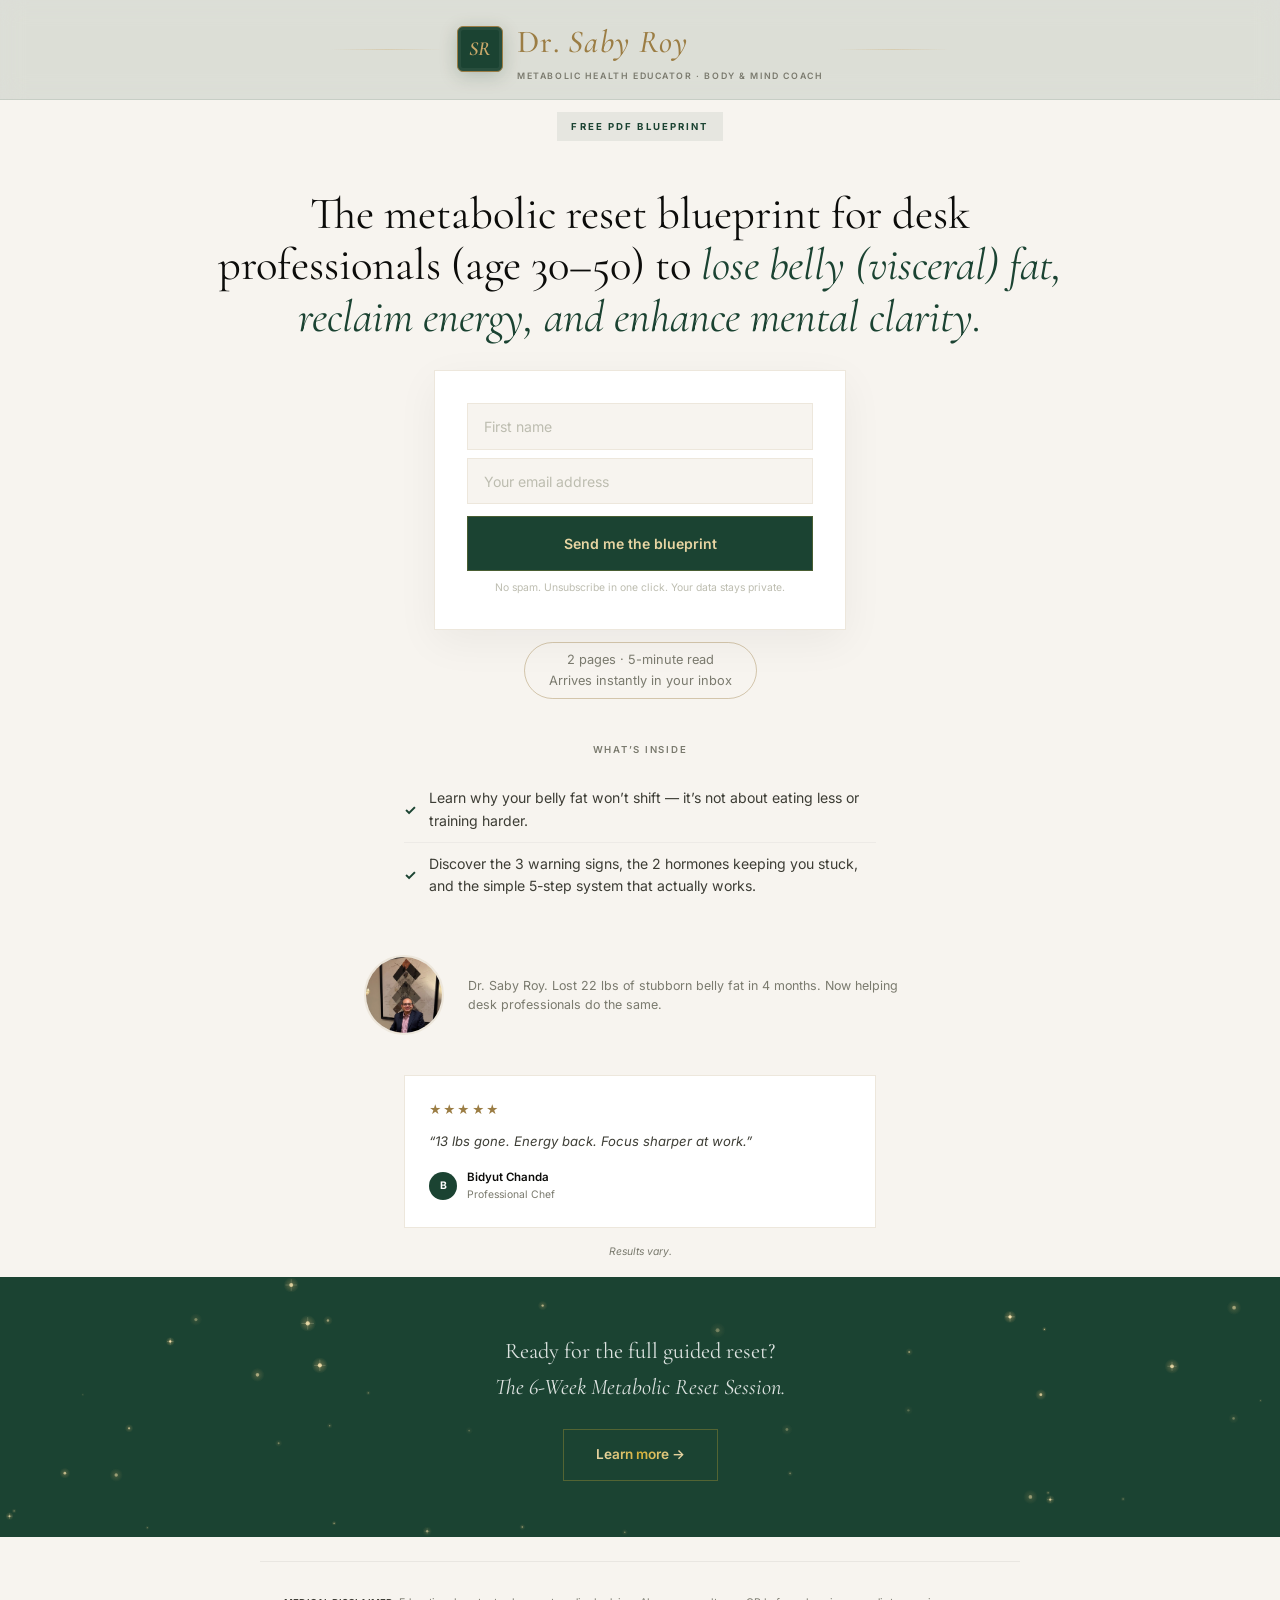
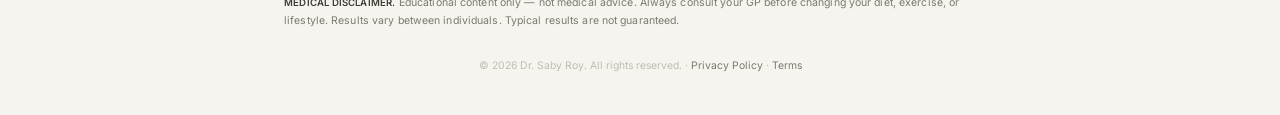
==== free.html @ b81c0d16 "Deploy to Cloudflare Pages: full site refresh - Add Cloudflare Pages Functions (functions/api/subscr" ====
<!DOCTYPE html>
<html lang="en">
<head>
  <meta charset="UTF-8"/>
  <meta name="viewport" content="width=device-width, initial-scale=1.0"/>
  <title>Free Guide — The Visceral Fat Truth | Dr. Saby Roy</title>
  <meta name="description" content="Download The Visceral Fat Truth — a free PDF guide revealing what your doctor isn't telling you about the hidden fat that's quietly raising your risk."/>
  <link rel="preconnect" href="https://fonts.googleapis.com"/>
  <link rel="preconnect" href="https://fonts.gstatic.com" crossorigin/>
  <link href="https://fonts.googleapis.com/css2?family=Cormorant+Garamond:ital,wght@0,300;0,400;0,500;0,600;1,300;1,400&family=Inter:wght@300;400;500;600;700&display=swap" rel="stylesheet"/>
  <style>
    /*
      VARIATION 5: SOCIAL PROOF HEAVY + AUTHORITY
      ────────────────────────────────────────────
      Strategy: Leads with credentials and social proof BEFORE the offer.
      Multiple testimonials + authority signals surround the form.
      Loss aversion: "others already have this — you don't."
      Best for: skeptical audiences, referral traffic, podcast listeners.
    */
    *, *::before, *::after { margin: 0; padding: 0; box-sizing: border-box; }
    :root {
      --cream:#F7F4EF;--cream-2:#EDE7DC;--ink:#0C0C0A;--ink-70:#3D3D35;--ink-45:#7A7A6E;--ink-20:#BDBDB0;
      --forest:#1B4332;--forest-mid:#2D6A4F;--gold:#9B7D44;--gold-lite:#C9A86A;--white:#FFFFFF;
      --display:'Cormorant Garamond',Georgia,serif;--body:'Inter',-apple-system,sans-serif;
    }
    html { scroll-behavior: smooth; }
    body { font-family: var(--body); background: var(--cream); color: var(--ink); line-height: 1.6; -webkit-font-smoothing: antialiased; }

    /* ── PREMIUM TOPBAR ── */
    .topbar {
      position: sticky; top: 0; z-index: 50;
      padding: 1rem 2rem;
      display: flex; align-items: center; justify-content: center;
      gap: 0.9rem;
      background: rgba(27,67,50,0.12);
      -webkit-backdrop-filter: saturate(140%) blur(12px);
      backdrop-filter: saturate(140%) blur(12px);
      border-bottom: 1px solid rgba(27,67,50,0.1);
      opacity: 0;
      animation: tb-fade 0.9s 0.15s cubic-bezier(0.22,1,0.36,1) forwards;
    }
    .topbar::before, .topbar::after {
      content: ''; flex: 1; max-width: 110px; height: 1px;
      background: linear-gradient(90deg, transparent, rgba(201,168,106,0.35), transparent);
      transform: scaleX(0); transform-origin: center;
      animation: tb-line 1.1s 0.55s cubic-bezier(0.22,1,0.36,1) forwards;
    }
    .topbar-logo {
      width: 46px; height: 46px; border-radius: 6px;
      background: var(--forest);
      color: var(--gold-lite);
      display: flex; align-items: center; justify-content: center;
      font-family: var(--display); font-size: 1.25rem; font-weight: 600;
      font-style: italic; letter-spacing: 0.02em;
      border: 1.5px solid var(--gold);
      box-shadow: 0 4px 18px rgba(27,67,50,0.22), inset 0 0 0 3px rgba(247,244,239,0.06);
      text-decoration: none;
      transform: scale(0.6) rotate(-12deg); opacity: 0;
      animation: tb-pop 0.85s 0.35s cubic-bezier(0.34,1.56,0.64,1) forwards;
      transition: transform 0.35s ease, box-shadow 0.35s ease;
    }
    .topbar-logo:hover { transform: translateY(-2px) scale(1.04); box-shadow: 0 8px 26px rgba(27,67,50,0.32); }
    .topbar-name {
      font-family: var(--display); font-size: clamp(1.6rem, 2.6vw, 2rem); font-weight: 500;
      letter-spacing: 0.04em; color: var(--gold);
      text-decoration: none; white-space: nowrap;
      opacity: 0; transform: translateY(8px);
      animation: tb-rise 0.9s 0.5s cubic-bezier(0.22,1,0.36,1) forwards;
    }
    .topbar-name span { color: var(--gold); font-style: italic; }
    .topbar-text { display: flex; flex-direction: column; align-items: flex-start; gap: 0.1rem; }
    .topbar-cred { font-size: 0.55rem; font-weight: 600; letter-spacing: 0.18em; text-transform: uppercase; color: var(--ink-45); margin: 0; opacity: 0; animation: tb-rise 0.9s 0.65s cubic-bezier(0.22,1,0.36,1) forwards; }
    @keyframes tb-fade { to { opacity: 1; } }
    @keyframes tb-line { to { transform: scaleX(1); } }
    @keyframes tb-pop  { to { transform: scale(1) rotate(0); opacity: 1; } }
    @keyframes tb-rise { to { opacity: 1; transform: translateY(0); } }
    @media (max-width: 640px) {
      .topbar { padding: 0.85rem 1.1rem; gap: 0.75rem; }
      .topbar::before, .topbar::after { max-width: 40px; }
      .topbar-logo { width: 40px; height: 40px; font-size: 1.05rem; }
      .topbar-name { font-size: 1.35rem; letter-spacing: 0.03em; }
    }

    /* ── AUTHORITY STRIP: Credentials upfront ── */
    .authority {
      background: var(--forest);
      padding: 0.7rem 1.5rem;
      text-align: center;
      font-size: 0.6rem; font-weight: 600;
      letter-spacing: 0.2em; text-transform: uppercase;
      color: rgba(255,255,255,0.7);
    }

    /* ── HERO: Two-column with mockup image ── */
    .hero-wrap {
      position: relative;
      overflow: hidden;
    }
    .hero-video {
      position: absolute; inset: 0;
      width: 100%; height: 100%;
      object-fit: cover;
      opacity: 0.2;
      pointer-events: none;
      z-index: 0;
    }
    .hero-wrap .topbar { position: relative; z-index: 2; }
    .hero {
      max-width: 900px; margin: 0 auto;
      padding: 1.5rem 1.5rem 0;
      display: block;
      text-align: center;
      position: relative; z-index: 1;
    }
    .hero-copy {
      max-width: 900px; margin: 0 auto;
    }
    /* hero-copy styled above */
    .hero-mockup {
      width: 220px; flex-shrink: 0;
    }
    .hero-mockup img {
      width: 100%; height: auto;
      filter: drop-shadow(0 20px 40px rgba(0,0,0,0.12));
    }
    .badge {
      display: inline-block; font-size: 0.6rem; font-weight: 700;
      letter-spacing: 0.22em; text-transform: uppercase;
      color: var(--forest); background: rgba(27,67,50,0.08);
      padding: 0.4rem 0.9rem; margin-bottom: 0.75rem;
    }
    .hero h1 {
      font-family: var(--display);
      font-size: clamp(2rem, 5vw, 2.8rem);
      font-weight: 400; line-height: 1.15;
      margin-bottom: 0.5rem;
    }
    .hero h1 em { font-style: italic; color: var(--forest); }
    .hero-sub { font-size: 1rem; color: var(--ink-70); line-height: 1.7; margin-bottom: 1rem; }

    /* ── AUTHOR SECTION ── */
    .author {
      max-width: 600px; margin: 0 auto;
      padding: 1.5rem 1.5rem 1.5rem;
      display: flex; align-items: center; gap: 1.5rem;
    }
    .author-photo {
      width: 80px; height: 80px; border-radius: 50%;
      object-fit: cover; flex-shrink: 0;
      border: 2px solid var(--cream-2);
    }
    .author-info {}
    .author-name { font-size: 0.85rem; font-weight: 600; color: var(--ink); margin-bottom: 0.15rem; }
    .author-bio { font-size: 0.78rem; color: var(--ink-45); line-height: 1.55; }

    /* ── PROGRAMME CTA with video background ── */
    .programme-cta { position: relative; overflow: hidden; }
    .programme-cta video {
      position: absolute; inset: 0;
      width: 100%; height: 100%;
      object-fit: cover; opacity: 0.2;
    }
    .programme-cta > *:not(video) { position: relative; z-index: 1; }

    /* ── SOCIAL PROOF GRID: 3 testimonials side by side ── */
    .proof-grid {
      max-width: 900px; margin: 0 auto;
      padding: 1rem 1.5rem 1.5rem;
      display: grid;
      grid-template-columns: repeat(3, 1fr);
      gap: 1rem;
    }
    .proof-card {
      background: var(--white);
      border: 1px solid var(--cream-2);
      padding: 1.5rem;
      text-align: left;
    }
    .proof-stars {
      color: var(--gold); font-size: 0.75rem;
      margin-bottom: 0.75rem; letter-spacing: 0.1em;
    }
    .proof-quote {
      font-size: 0.82rem; color: var(--ink-70);
      line-height: 1.6; margin-bottom: 1rem;
      font-style: italic;
    }
    .proof-meta { display: flex; align-items: center; gap: 0.6rem; }
    .proof-init {
      width: 28px; height: 28px; border-radius: 50%;
      background: var(--forest); color: var(--white);
      font-size: 0.65rem; font-weight: 700;
      display: flex; align-items: center; justify-content: center;
    }
    .proof-name { font-size: 0.72rem; font-weight: 600; color: var(--ink); }
    .proof-role { font-size: 0.65rem; color: var(--ink-45); }

    /* ── FORM: Sandwiched between proof (anxiety reduction) ── */
    .form-section {
      max-width: 460px; margin: 0 auto;
      padding: 1.2rem 1.5rem 1.2rem; text-align: center;
    }
    .form-heading {
      font-family: var(--display); font-size: 1.5rem; font-weight: 400;
      color: var(--ink); margin-bottom: 0.5rem;
      border-left: 3px solid rgba(155,125,68,0.35);
      border-right: 3px solid rgba(155,125,68,0.35);
      padding: 0.6rem 1.2rem;
      background: rgba(155,125,68,0.04);
      display: inline-block;
    }
    .form-sub { font-size: 0.8rem; color: var(--ink-45); margin-top: 0.75rem; margin-bottom: 0; border: 1px solid rgba(155,125,68,0.4); border-radius: 50px; padding: 0.45rem 1.5rem; display: inline-block; }
    .form-card {
      background: var(--white); border: 1px solid var(--cream-2);
      padding: 2rem; box-shadow: 0 12px 40px rgba(0,0,0,0.05);
    }
    .form-group { display: flex; flex-direction: column; gap: 0.55rem; }
    .form-input {
      font-family: var(--body); font-size: 0.88rem; color: var(--ink);
      background: var(--cream); border: 1px solid var(--cream-2);
      padding: 0.85rem 1rem; width: 100%; transition: border-color 0.2s;
    }
    .form-input:focus { outline: none; border-color: var(--forest); }
    .form-input::placeholder { color: var(--ink-20); }
    .form-btn {
      font-family: var(--body); font-size: 0.88rem; font-weight: 600;
      color: #E8D5A3; background: var(--forest);
      border: 1.5px solid rgba(212,175,55,0.25); padding: 1.1rem; width: 100%; cursor: pointer;
      margin-top: 0.2rem; transition: background 0.25s, transform 0.2s, border-color 0.2s;
      color: #E8D5A3;
    }
    .form-btn:hover { background: var(--forest-mid); transform: translateY(-1px); border-color: rgba(212,175,55,0.4); }
    .form-note { font-size: 0.65rem; color: var(--ink-20); margin-top: 0.6rem; }

    /* ── WHAT'S INSIDE (below form for scrollers) ── */
    .inside {
      max-width: 520px; margin: 0 auto;
      padding: 1.5rem 1.5rem 1.5rem;
    }
    .inside-label {
      font-size: 0.6rem; font-weight: 600; letter-spacing: 0.18em;
      text-transform: uppercase; color: var(--ink-45);
      margin-bottom: 1.25rem; text-align: center;
    }
    .inside-item {
      display: flex; align-items: center; gap: 0.8rem;
      padding: 0.6rem 0; font-size: 0.88rem; color: var(--ink-70);
      border-bottom: 1px solid rgba(0,0,0,0.04);
    }
    .inside-item:last-child { border-bottom: none; }
    .inside-item::before {
      content: '\2713'; color: var(--forest); font-weight: 700; flex-shrink: 0;
    }

    /* ── CREDIBILITY BAR ── */
    .cred-bar {
      display: flex; justify-content: center; gap: 3rem;
      padding: 2rem 1.5rem; text-align: center;
      border-top: 1px solid rgba(0,0,0,0.05);
      border-bottom: 1px solid rgba(0,0,0,0.05);
    }
    .cred-item strong { display: block; font-size: 1.5rem; color: var(--forest); font-weight: 600; }
    .cred-item span { font-size: 0.65rem; color: var(--ink-45); text-transform: uppercase; letter-spacing: 0.1em; }

    .programme-cta { background: var(--forest); padding: 3.5rem 1.5rem; text-align: center; }
    .programme-cta p { font-family: var(--display); font-size: 1.4rem; color: rgba(255,255,255,0.85); margin-bottom: 1.5rem; }
    .programme-cta a { display: inline-block; font-size: 0.85rem; font-weight: 600; color: #E8D5A3; background: var(--forest); border: 1.5px solid rgba(212,175,55,0.3); padding: 0.9rem 2rem; text-decoration: none; -webkit-background-clip: text; background-clip: text; -webkit-text-fill-color: transparent;
      background-image: linear-gradient(90deg, #C9A86A, #E8D5A3, #D4AF37, #E8D5A3, #C9A86A); }

    .foot { padding: 1.25rem 1.5rem 2.5rem; text-align: center; font-size: 0.65rem; color: var(--ink-20); }
    .foot a { color: var(--ink-45); text-decoration: none; }
    .disclaimer {
      max-width: 760px; margin: 0 auto;
      padding: 2rem 1.5rem 0.5rem;
      border-top: 1px solid rgba(0,0,0,0.06);
      margin-top: 1.5rem;
    }
    .disclaimer p {
      font-size: 0.66rem; line-height: 1.7;
      color: var(--ink-45); text-align: left;
      letter-spacing: 0.01em;
    }
    .disclaimer strong { color: var(--ink-70); font-weight: 600; letter-spacing: 0.02em; text-transform: uppercase; font-size: 0.6rem; }

    .toast { position: fixed; bottom: 2rem; left: 50%; transform: translateX(-50%) translateY(80px); background: var(--ink); color: var(--white); padding: 0.9rem 1.75rem; font-size: 0.85rem; display: flex; align-items: center; gap: 0.75rem; z-index: 3000; pointer-events: none; opacity: 0; transition: transform 0.5s cubic-bezier(0.34,1.56,0.64,1), opacity 0.4s; }
    .toast.show { transform: translateX(-50%) translateY(0); opacity: 1; pointer-events: auto; }
    .toast-dot { width: 6px; height: 6px; border-radius: 50%; background: #52B788; }

    /* ── EMOTIONAL HOOK ── */
    .hook { max-width: 680px; margin: 0 auto; padding: 1rem 1.5rem 2.5rem; }
    .hook p { font-family: var(--display); font-size: clamp(1.1rem, 1.8vw, 1.3rem); line-height: 1.55; color: var(--ink-70); margin-bottom: 1rem; font-style: italic; }
    .hook p:last-child { color: var(--ink); font-style: normal; font-weight: 500; }

    /* ── 3 MYTHS ── */
    .myths { max-width: 820px; margin: 0 auto; padding: 3rem 1.5rem; }
    .myths-title { font-family: var(--display); font-size: clamp(1.6rem, 3vw, 2.1rem); font-weight: 400; color: var(--ink); text-align: center; margin-bottom: 2rem; line-height: 1.25; }
    .myth-card { background: var(--white); border-left: 3px solid var(--gold); padding: 1.4rem 1.6rem; margin-bottom: 1rem; }
    .myth-label { font-size: 0.62rem; font-weight: 700; letter-spacing: 0.18em; text-transform: uppercase; color: var(--gold); margin-bottom: 0.4rem; }
    .myth-headline { font-family: var(--display); font-size: 1.2rem; font-weight: 500; color: var(--ink); margin-bottom: 0.55rem; font-style: italic; }
    .myth-body { font-size: 0.88rem; line-height: 1.65; color: var(--ink-70); }

    /* ── WHO THIS IS FOR ── */
    .qualifier { max-width: 820px; margin: 0 auto; padding: 2rem 1.5rem 3rem; display: grid; grid-template-columns: 1fr 1fr; gap: 1.5rem; }
    .q-col { background: var(--white); border: 1px solid var(--cream-2); padding: 1.5rem 1.6rem; }
    .q-col h3 { font-family: var(--display); font-size: 1.15rem; font-weight: 500; color: var(--forest); margin-bottom: 0.9rem; font-style: italic; }
    .q-col.not h3 { color: var(--ink-45); }
    .q-col ul { list-style: none; }
    .q-col li { font-size: 0.85rem; line-height: 1.55; color: var(--ink-70); padding: 0.4rem 0 0.4rem 1.2rem; position: relative; }
    .q-col.yes li::before { content: '\2713'; color: var(--forest); font-weight: 700; position: absolute; left: 0; }
    .q-col.not li::before { content: '\2715'; color: var(--ink-20); font-weight: 700; position: absolute; left: 0; }

    /* ── ORIGIN STORY ── */
    .origin { max-width: 680px; margin: 0 auto; padding: 3rem 1.5rem; text-align: left; }
    .origin-label { font-size: 0.6rem; font-weight: 700; letter-spacing: 0.2em; text-transform: uppercase; color: var(--gold); margin-bottom: 0.8rem; }
    .origin h2 { font-family: var(--display); font-size: clamp(1.5rem, 2.6vw, 1.9rem); font-weight: 400; color: var(--ink); margin-bottom: 1.3rem; font-style: italic; }
    .origin p { font-size: 0.92rem; line-height: 1.75; color: var(--ink-70); margin-bottom: 1rem; }

    /* ── PROOF DISCLAIMER ── */
    .proof-note { max-width: 900px; margin: -0.5rem auto 1rem; padding: 0 1.5rem; font-size: 0.65rem; color: var(--ink-45); text-align: center; font-style: italic; }

    @media (max-width: 768px) {
      .hero { grid-template-columns: 1fr; text-align: center; }
      .hero-copy { text-align: center; }
      .hero-mockup { width: 180px; margin: 0 auto; }
      .proof-grid { grid-template-columns: 1fr; }
      .cred-bar { flex-direction: column; gap: 1.5rem; }
      .author { flex-direction: column; text-align: center; }
      .qualifier { grid-template-columns: 1fr; }
    }
  </style>
</head>
<body>

  <div class="hero-wrap">
    <video class="hero-video" autoplay muted loop playsinline preload="metadata">
      <source src="/assets/sunrise-bg.mp4" type="video/mp4"/>
    </video>
    <header class="topbar">
      <a href="/" class="topbar-logo" aria-label="Dr. Saby Roy">SR</a>
      <div class="topbar-text">
        <a href="/" class="topbar-name">Dr. <span>Saby Roy</span></a>
        <p class="topbar-cred">Metabolic Health Educator &middot; Body &amp; Mind Coach</p>
      </div>
    </header>

    <div style="text-align:center; padding:0.75rem 0;">
      <div class="badge">Free PDF Blueprint</div>
    </div>

    <section class="hero">
      <div class="hero-copy">
      <h1>The metabolic reset blueprint for desk professionals (age 30&ndash;50) to <em>lose belly (visceral) fat, reclaim energy, and enhance mental clarity.</em></h1>
      </div>
    </section>
  </div>

  <!-- Form: first action point, easy mobile tap -->
  <div class="form-section">
    <div class="form-card">
      <form id="optinForm" novalidate>
        <div class="form-group">
          <input type="text" class="form-input" id="firstName" placeholder="First name"/>
          <input type="email" class="form-input" id="emailInput" placeholder="Your email address" required/>
          <button type="submit" class="form-btn" id="submitBtn">Send me the blueprint</button>
        </div>
      </form>
      <p class="form-note">No spam. Unsubscribe in one click. Your data stays private.</p>
    </div>
    <p class="form-sub">2 pages &middot; 5-minute read<br>Arrives instantly in your inbox</p>
  </div>

  <!-- What's inside -->
  <div class="inside">
    <p class="inside-label">What&rsquo;s inside</p>
    <div class="inside-item">Learn why your belly fat won&rsquo;t shift &mdash; it&rsquo;s not about eating less or training harder.</div>
    <div class="inside-item">Discover the 3 warning signs, the 2 hormones keeping you stuck, and the simple 5-step system that actually works.</div>
  </div>

  <!-- Author one-liner -->
  <div class="author" style="justify-content:center;">
    <img class="author-photo" src="/assets/headshot.jpg" alt="Dr. Saby Roy"/>
    <div class="author-info">
      <p class="author-bio">Dr. Saby Roy. Lost 22 lbs of stubborn belly fat in 4 months. Now helping desk professionals do the same.</p>
    </div>
  </div>

  <!-- Real testimonial -->
  <div class="proof-grid" style="grid-template-columns:1fr;max-width:520px;">
    <div class="proof-card">
      <div class="proof-stars">&#9733;&#9733;&#9733;&#9733;&#9733;</div>
      <p class="proof-quote">&ldquo;13 lbs gone. Energy back. Focus sharper at work.&rdquo;</p>
      <div class="proof-meta">
        <div class="proof-init">B</div>
        <div><p class="proof-name">Bidyut Chanda</p><p class="proof-role">Professional Chef</p></div>
      </div>
    </div>
  </div>
  <p class="proof-note"><em>Results vary.</em></p>

  <!-- Bridge to paid programme -->
  <section class="programme-cta">
    <canvas id="goldDust" style="position:absolute;inset:0;width:100%;height:100%;z-index:0;pointer-events:none;"></canvas>
    <p>Ready for the full guided reset?<br><em>The 6-Week Metabolic Reset Session.</em></p>
    <a href="/reset">Learn more &rarr;</a>
  </section>
  <script>
  function initGoldSparkle(canvasId) {
    const canvas = document.getElementById(canvasId);
    if (!canvas) return;
    const ctx = canvas.getContext('2d');
    let particles = [];
    const COUNT = 40;

    function resize() {
      const rect = canvas.parentElement.getBoundingClientRect();
      canvas.width = rect.width * devicePixelRatio;
      canvas.height = rect.height * devicePixelRatio;
      canvas.style.width = rect.width + 'px';
      canvas.style.height = rect.height + 'px';
      ctx.setTransform(devicePixelRatio, 0, 0, devicePixelRatio, 0, 0);
    }

    function init() {
      resize();
      const rect = canvas.parentElement.getBoundingClientRect();
      particles = [];
      for (let i = 0; i < COUNT; i++) {
        particles.push({
          x: Math.random() * rect.width,
          y: Math.random() * rect.height,
          r: Math.random() * 1.8 + 0.4,
          vx: (Math.random() - 0.5) * 0.35,
          vy: (Math.random() - 0.5) * 0.25,
          alpha: Math.random() * 0.5 + 0.4,
          pulse: Math.random() * Math.PI * 2,
          speed: 0.02 + Math.random() * 0.03
        });
      }
    }

    function draw() {
      const rect = canvas.parentElement.getBoundingClientRect();
      ctx.clearRect(0, 0, rect.width, rect.height);
      particles.forEach(p => {
        p.x += p.vx;
        p.y += p.vy;
        p.pulse += p.speed;
        const sparkle = 0.4 + 0.6 * Math.pow(Math.sin(p.pulse), 2);
        const a = p.alpha * sparkle;
        if (p.x < -5) p.x = rect.width + 5;
        if (p.x > rect.width + 5) p.x = -5;
        if (p.y < -5) p.y = rect.height + 5;
        if (p.y > rect.height + 5) p.y = -5;
        /* glow */
        const glow = ctx.createRadialGradient(p.x, p.y, 0, p.x, p.y, p.r * 4);
        glow.addColorStop(0, 'rgba(220,190,130,' + (a * 0.9) + ')');
        glow.addColorStop(0.3, 'rgba(201,168,106,' + (a * 0.4) + ')');
        glow.addColorStop(1, 'rgba(201,168,106,0)');
        ctx.beginPath();
        ctx.arc(p.x, p.y, p.r * 4, 0, Math.PI * 2);
        ctx.fillStyle = glow;
        ctx.fill();
        /* bright core */
        ctx.beginPath();
        ctx.arc(p.x, p.y, p.r, 0, Math.PI * 2);
        ctx.fillStyle = 'rgba(255,235,180,' + a + ')';
        ctx.fill();
        /* star cross */
        if (p.r > 1 && sparkle > 0.8) {
          ctx.strokeStyle = 'rgba(255,240,200,' + (a * 0.5) + ')';
          ctx.lineWidth = 0.5;
          const len = p.r * 3 * sparkle;
          ctx.beginPath();
          ctx.moveTo(p.x - len, p.y); ctx.lineTo(p.x + len, p.y);
          ctx.moveTo(p.x, p.y - len); ctx.lineTo(p.x, p.y + len);
          ctx.stroke();
        }
      });
      requestAnimationFrame(draw);
    }

    init();
    draw();
    window.addEventListener('resize', resize);
  }
  initGoldSparkle('goldDust');
  </script>

  <div class="disclaimer">
    <p><strong>Medical disclaimer.</strong> Educational content only &mdash; not medical advice. Always consult your GP before changing your diet, exercise, or lifestyle. Results vary between individuals. Typical results are not guaranteed.</p>
  </div>
  <footer class="foot">&copy; <span id="footYear"></span> Dr. Saby Roy. All rights reserved. &middot; <a href="/privacy">Privacy Policy</a> &middot; <a href="/terms">Terms</a></footer>
  <div class="toast" id="toast"><div class="toast-dot"></div><span id="toastMsg"></span></div>

  <script>
    document.getElementById('footYear').textContent = new Date().getFullYear();
    function showToast(msg, type) { const t = document.getElementById('toast'), m = document.getElementById('toastMsg'); m.textContent = msg; t.className = 'toast show' + (type === 'error' ? ' error' : ''); clearTimeout(t._timer); t._timer = setTimeout(() => { t.className = 'toast'; }, 4500); }
    function saveEmailLocally(email, name, source) { const list = JSON.parse(localStorage.getItem('sr_subs') || '[]'); if (!list.find(s => s.email === email)) { list.push({ email, name, source, date: new Date().toISOString() }); localStorage.setItem('sr_subs', JSON.stringify(list)); } }
    async function subscribeEmail({ email, firstName = '', source = 'free-v5-proof' }) { try { const res = await fetch('/api/subscribe', { method: 'POST', headers: { 'Content-Type': 'application/json' }, body: JSON.stringify({ email, first_name: firstName, source }) }); if (!res.ok) { saveEmailLocally(email, firstName, source); return { ok: false, msg: 'Something went wrong.' }; } saveEmailLocally(email, firstName, source); return { ok: true }; } catch (e) { saveEmailLocally(email, firstName, source); return { ok: true }; } }
    document.getElementById('optinForm').addEventListener('submit', async (e) => { e.preventDefault(); const emailEl = document.getElementById('emailInput'), nameEl = document.getElementById('firstName'), btn = document.getElementById('submitBtn'); const email = emailEl.value.trim(); if (!email) return; const orig = btn.textContent; btn.textContent = '...'; btn.disabled = true; const result = await subscribeEmail({ email, firstName: nameEl.value.trim() }); if (result.ok) { window.location.href = '/thank-you'; return; } else { showToast(result.msg, 'error'); } btn.textContent = orig; btn.disabled = false; });
  </script>
</body>
</html>
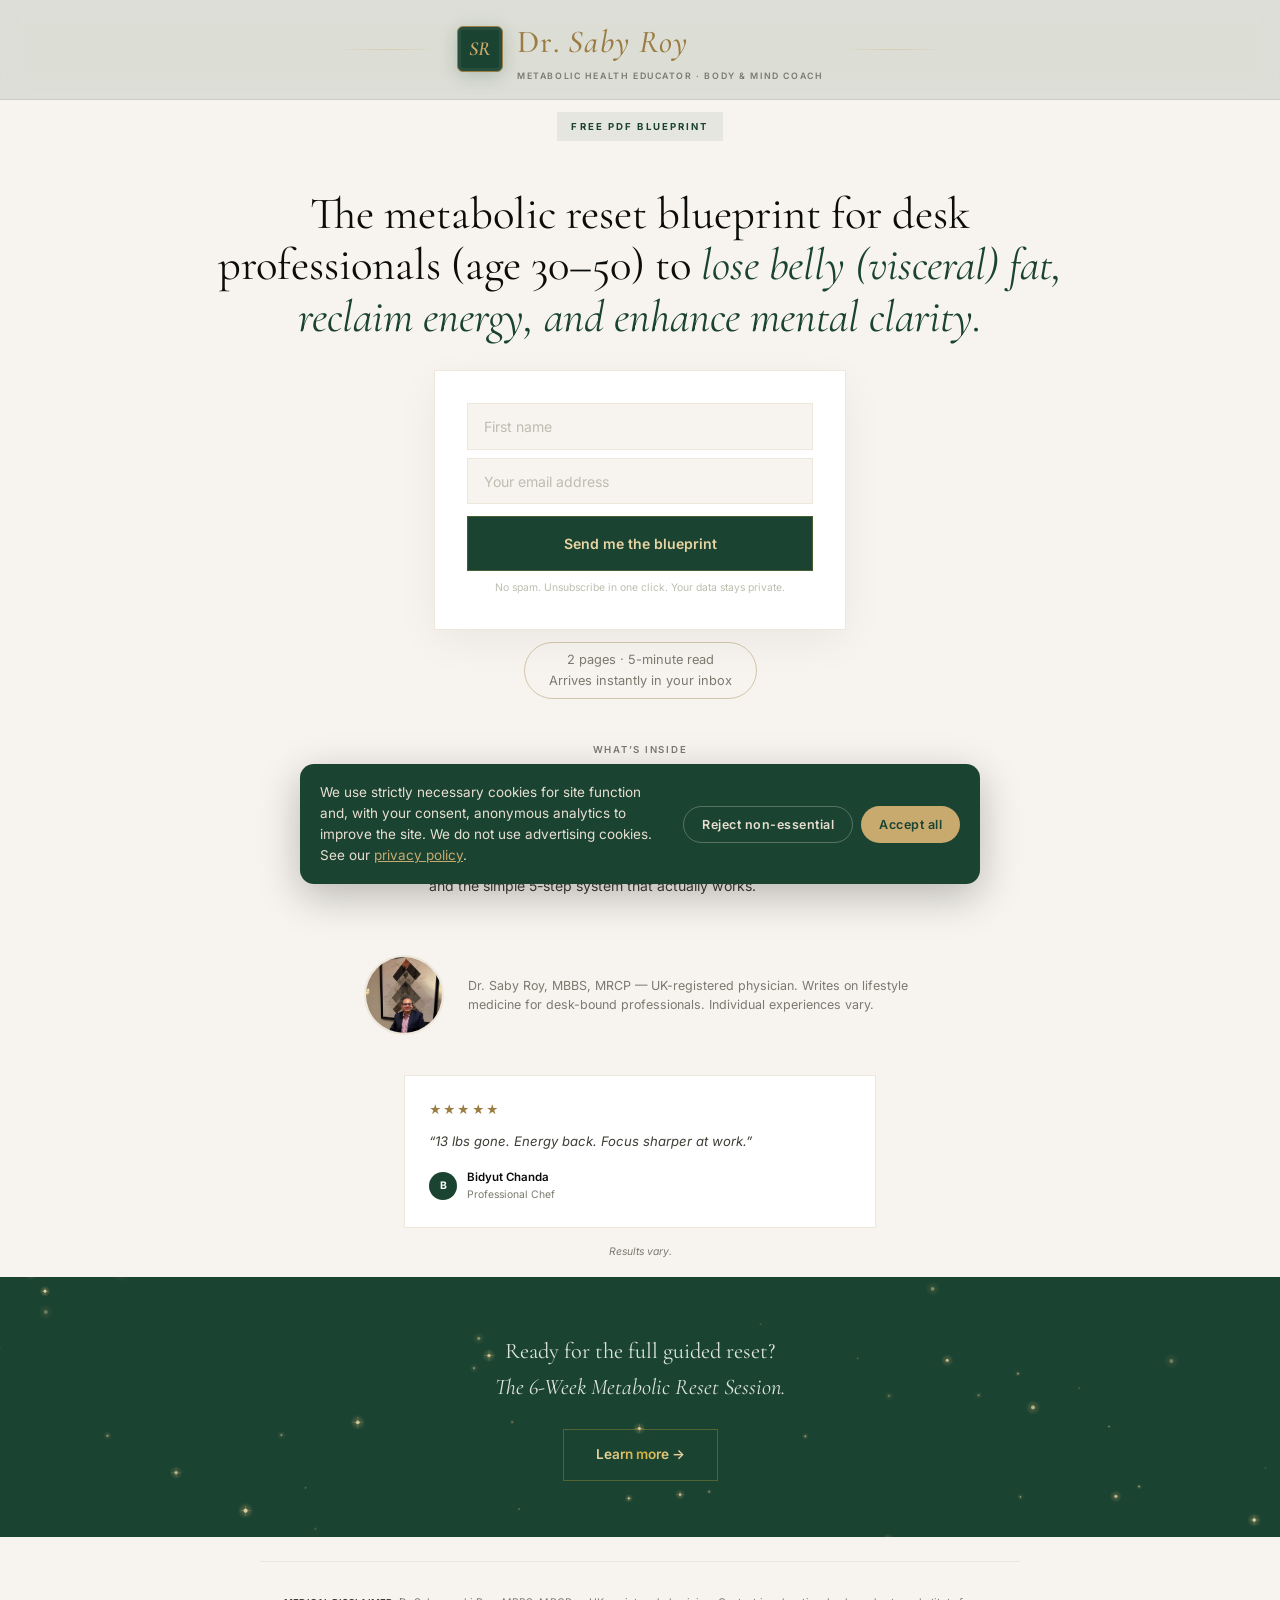
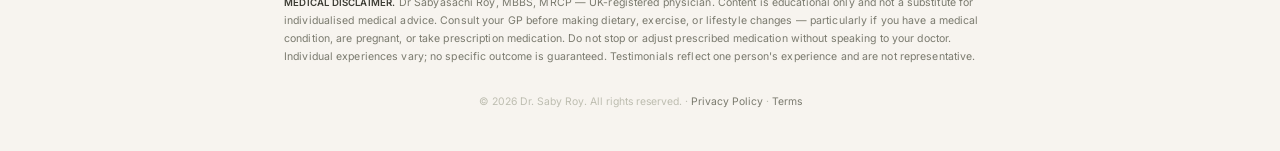
==== commit 131088cf: "Medicolegal pass: privacy/terms update, cookie banner (UK PECR), soften free.html claims" ====
--- a/free.html
+++ b/free.html
@@ -380,7 +380,7 @@
   <div class="author" style="justify-content:center;">
     <img class="author-photo" src="/assets/headshot.jpg" alt="Dr. Saby Roy"/>
     <div class="author-info">
-      <p class="author-bio">Dr. Saby Roy. Lost 22 lbs of stubborn belly fat in 4 months. Now helping desk professionals do the same.</p>
+      <p class="author-bio">Dr. Saby Roy, MBBS, MRCP — UK-registered physician. Writes on lifestyle medicine for desk-bound professionals. Individual experiences vary.</p>
     </div>
   </div>
 
@@ -487,7 +487,7 @@
   </script>
 
   <div class="disclaimer">
-    <p><strong>Medical disclaimer.</strong> Educational content only &mdash; not medical advice. Always consult your GP before changing your diet, exercise, or lifestyle. Results vary between individuals. Typical results are not guaranteed.</p>
+    <p><strong>Medical disclaimer.</strong> Dr Sabyasachi Roy, MBBS, MRCP &mdash; UK-registered physician. Content is educational only and not a substitute for individualised medical advice. Consult your GP before making dietary, exercise, or lifestyle changes &mdash; particularly if you have a medical condition, are pregnant, or take prescription medication. Do not stop or adjust prescribed medication without speaking to your doctor. Individual experiences vary; no specific outcome is guaranteed. Testimonials reflect one person's experience and are not representative.</p>
   </div>
   <footer class="foot">&copy; <span id="footYear"></span> Dr. Saby Roy. All rights reserved. &middot; <a href="/privacy">Privacy Policy</a> &middot; <a href="/terms">Terms</a></footer>
   <div class="toast" id="toast"><div class="toast-dot"></div><span id="toastMsg"></span></div>
@@ -499,5 +499,6 @@
     async function subscribeEmail({ email, firstName = '', source = 'free-v5-proof' }) { try { const res = await fetch('/api/subscribe', { method: 'POST', headers: { 'Content-Type': 'application/json' }, body: JSON.stringify({ email, first_name: firstName, source }) }); if (!res.ok) { saveEmailLocally(email, firstName, source); return { ok: false, msg: 'Something went wrong.' }; } saveEmailLocally(email, firstName, source); return { ok: true }; } catch (e) { saveEmailLocally(email, firstName, source); return { ok: true }; } }
     document.getElementById('optinForm').addEventListener('submit', async (e) => { e.preventDefault(); const emailEl = document.getElementById('emailInput'), nameEl = document.getElementById('firstName'), btn = document.getElementById('submitBtn'); const email = emailEl.value.trim(); if (!email) return; const orig = btn.textContent; btn.textContent = '...'; btn.disabled = true; const result = await subscribeEmail({ email, firstName: nameEl.value.trim() }); if (result.ok) { window.location.href = '/thank-you'; return; } else { showToast(result.msg, 'error'); } btn.textContent = orig; btn.disabled = false; });
   </script>
+  <script src="/assets/cookie-banner.js" defer></script>
 </body>
 </html>
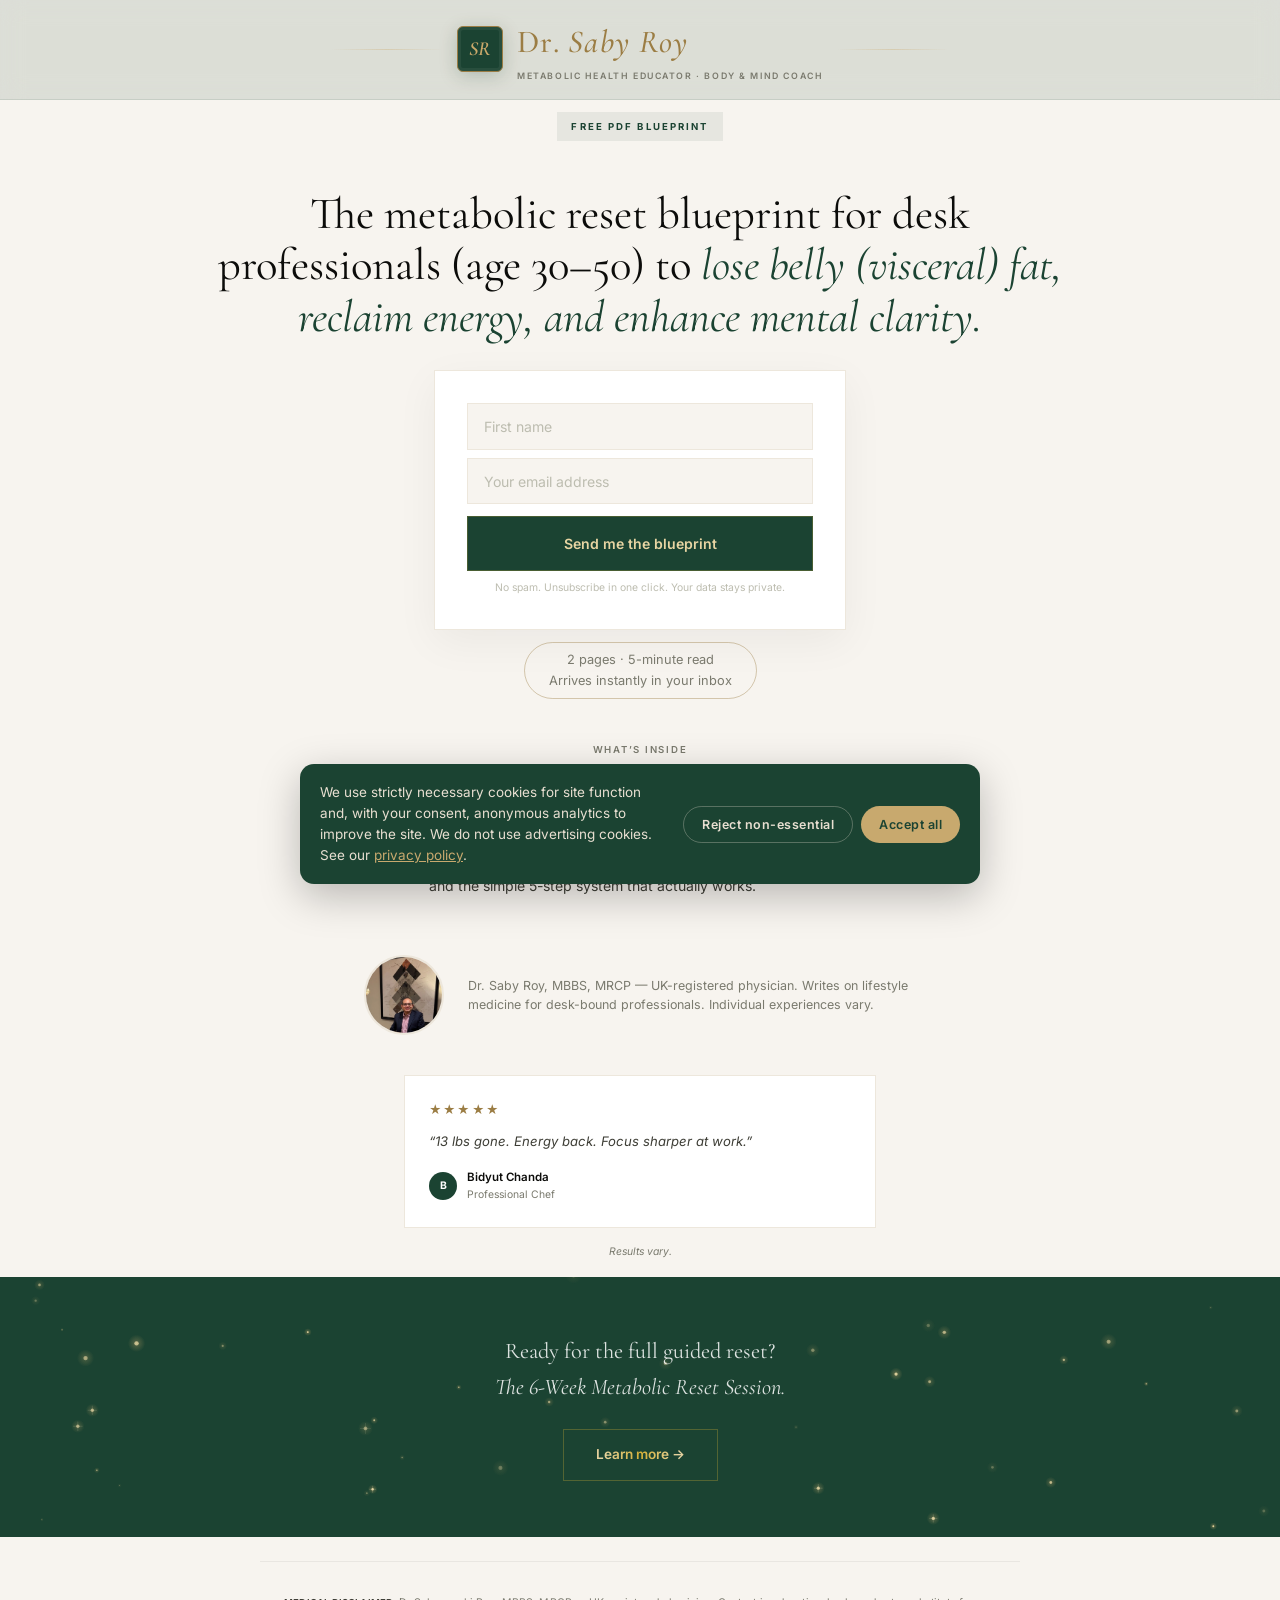
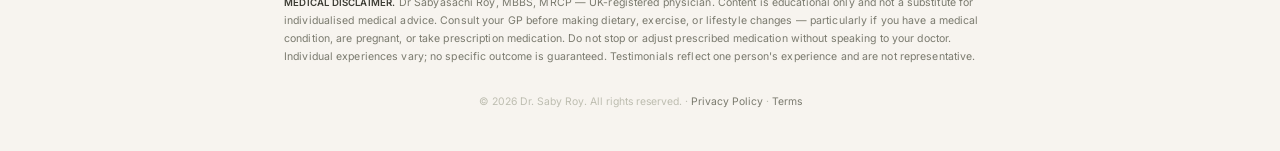
==== commit 4e5332e6: "Rename: The Visceral Fat Truth -> Metabolic Reset Blueprint (thank-you, free meta) + add welcome ema" ====
--- a/free.html
+++ b/free.html
@@ -3,8 +3,8 @@
 <head>
   <meta charset="UTF-8"/>
   <meta name="viewport" content="width=device-width, initial-scale=1.0"/>
-  <title>Free Guide — The Visceral Fat Truth | Dr. Saby Roy</title>
-  <meta name="description" content="Download The Visceral Fat Truth — a free PDF guide revealing what your doctor isn't telling you about the hidden fat that's quietly raising your risk."/>
+  <title>Free Guide — Metabolic Reset Blueprint | Dr. Saby Roy</title>
+  <meta name="description" content="Download Metabolic Reset Blueprint — a free PDF guide for desk-bound professionals to reduce belly (visceral) fat, reclaim energy, and enhance mental clarity."/>
   <link rel="preconnect" href="https://fonts.googleapis.com"/>
   <link rel="preconnect" href="https://fonts.gstatic.com" crossorigin/>
   <link href="https://fonts.googleapis.com/css2?family=Cormorant+Garamond:ital,wght@0,300;0,400;0,500;0,600;1,300;1,400&family=Inter:wght@300;400;500;600;700&display=swap" rel="stylesheet"/>
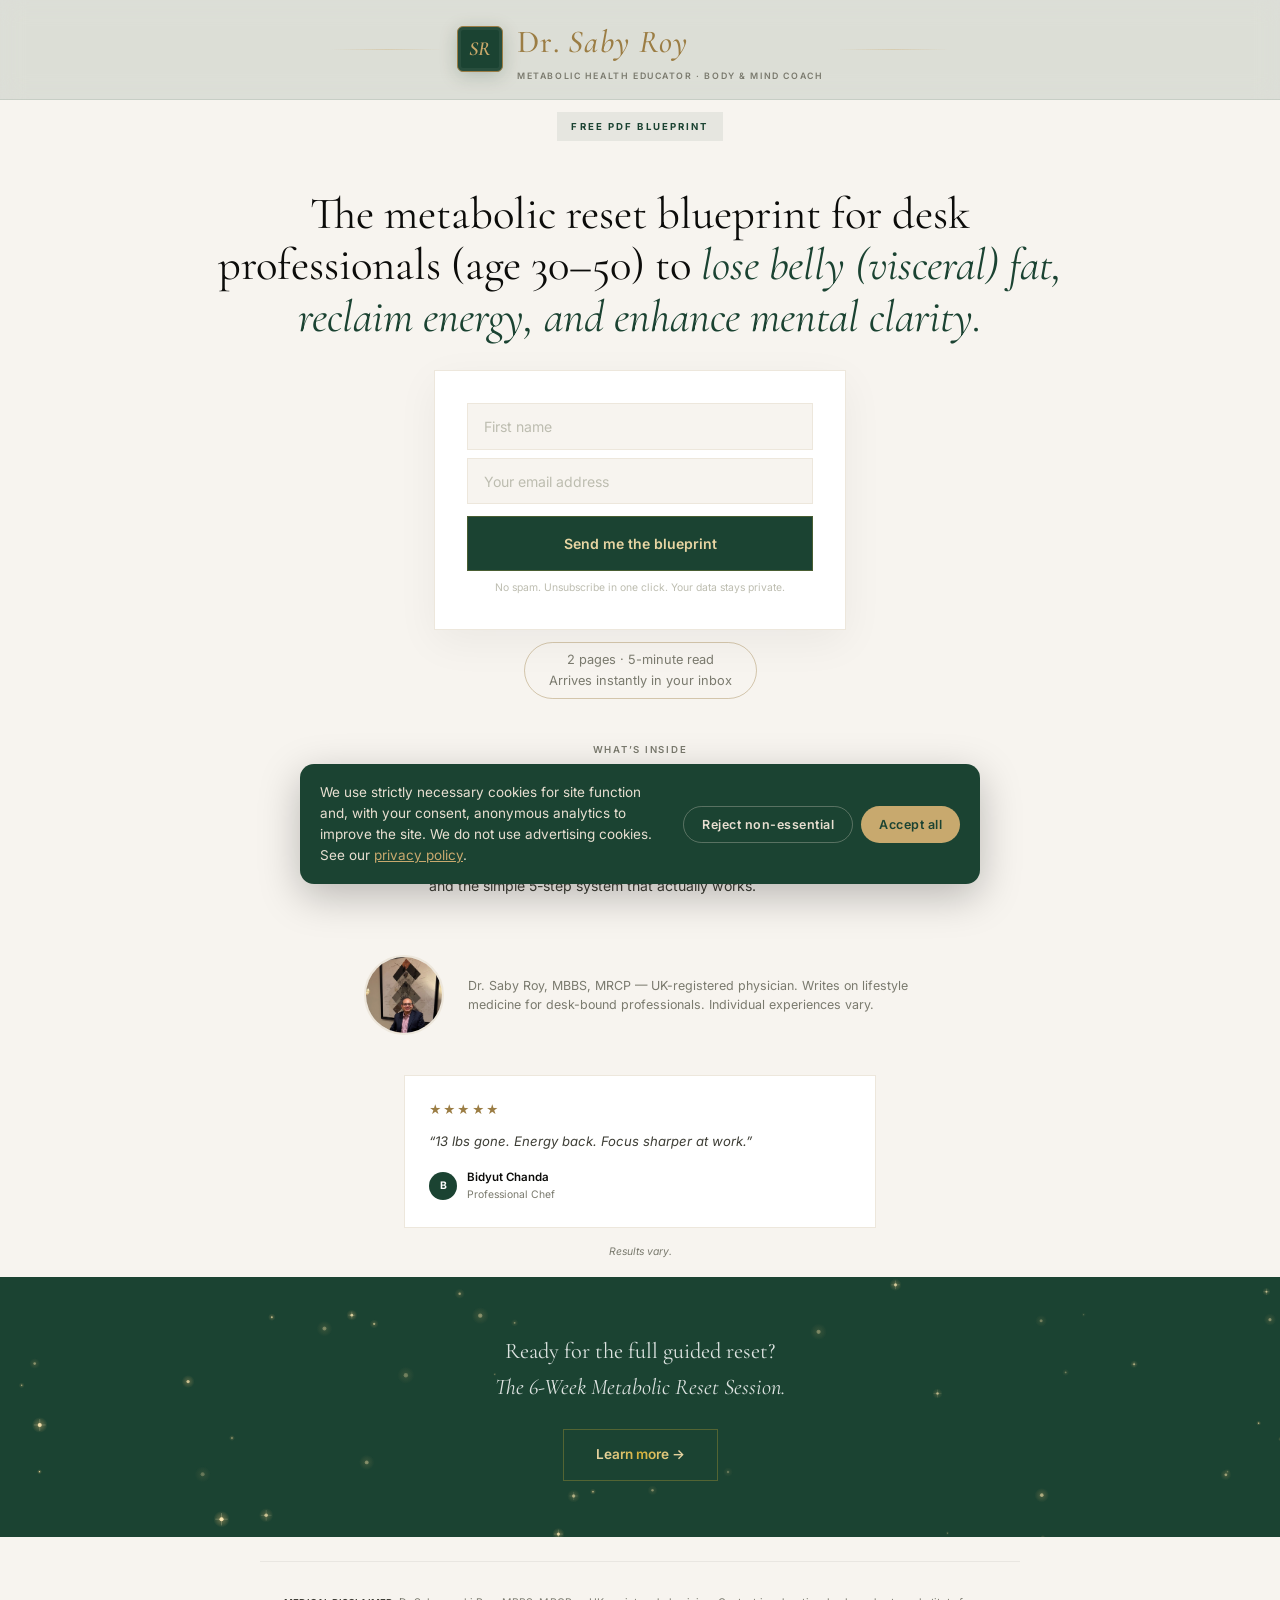
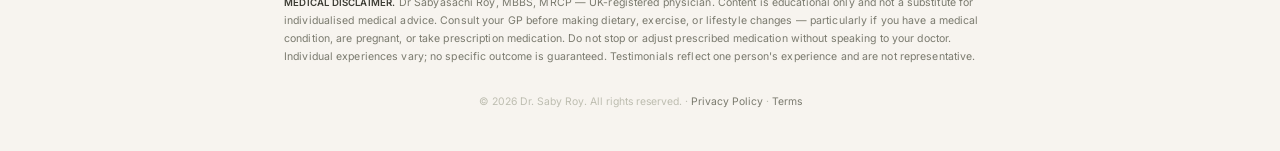
==== commit 4a71e319: "Thank-you: match inbox mockup to real email (Dr. Saby Roy + Welcome subject); show subscriber email" ====
--- a/free.html
+++ b/free.html
@@ -497,7 +497,7 @@
     function showToast(msg, type) { const t = document.getElementById('toast'), m = document.getElementById('toastMsg'); m.textContent = msg; t.className = 'toast show' + (type === 'error' ? ' error' : ''); clearTimeout(t._timer); t._timer = setTimeout(() => { t.className = 'toast'; }, 4500); }
     function saveEmailLocally(email, name, source) { const list = JSON.parse(localStorage.getItem('sr_subs') || '[]'); if (!list.find(s => s.email === email)) { list.push({ email, name, source, date: new Date().toISOString() }); localStorage.setItem('sr_subs', JSON.stringify(list)); } }
     async function subscribeEmail({ email, firstName = '', source = 'free-v5-proof' }) { try { const res = await fetch('/api/subscribe', { method: 'POST', headers: { 'Content-Type': 'application/json' }, body: JSON.stringify({ email, first_name: firstName, source }) }); if (!res.ok) { saveEmailLocally(email, firstName, source); return { ok: false, msg: 'Something went wrong.' }; } saveEmailLocally(email, firstName, source); return { ok: true }; } catch (e) { saveEmailLocally(email, firstName, source); return { ok: true }; } }
-    document.getElementById('optinForm').addEventListener('submit', async (e) => { e.preventDefault(); const emailEl = document.getElementById('emailInput'), nameEl = document.getElementById('firstName'), btn = document.getElementById('submitBtn'); const email = emailEl.value.trim(); if (!email) return; const orig = btn.textContent; btn.textContent = '...'; btn.disabled = true; const result = await subscribeEmail({ email, firstName: nameEl.value.trim() }); if (result.ok) { window.location.href = '/thank-you'; return; } else { showToast(result.msg, 'error'); } btn.textContent = orig; btn.disabled = false; });
+    document.getElementById('optinForm').addEventListener('submit', async (e) => { e.preventDefault(); const emailEl = document.getElementById('emailInput'), nameEl = document.getElementById('firstName'), btn = document.getElementById('submitBtn'); const email = emailEl.value.trim(); if (!email) return; const orig = btn.textContent; btn.textContent = '...'; btn.disabled = true; const result = await subscribeEmail({ email, firstName: nameEl.value.trim() }); if (result.ok) { try { sessionStorage.setItem('sr_last_email', email); } catch(e) {} window.location.href = '/thank-you'; return; } else { showToast(result.msg, 'error'); } btn.textContent = orig; btn.disabled = false; });
   </script>
   <script src="/assets/cookie-banner.js" defer></script>
 </body>
